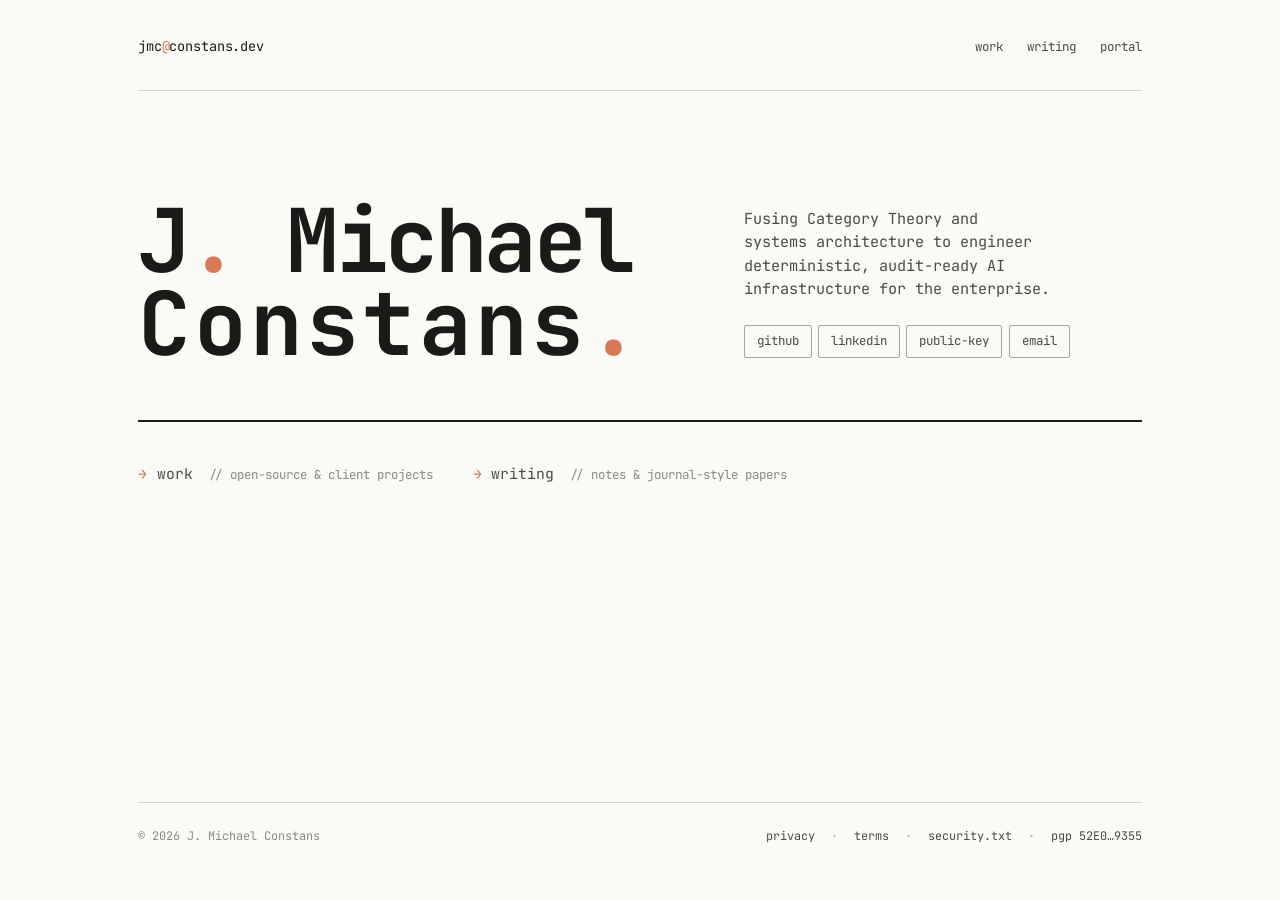
==== index.html @ d3d3fa67 "First pass" ====
<!DOCTYPE html>
<html lang="en">
<head>
  <meta charset="UTF-8" />
  <meta name="viewport" content="width=device-width, initial-scale=1.0" />
  <title>J. Michael Constans — Principal Engineer</title>
  <meta name="description" content="Fusing Category Theory and systems architecture to engineer deterministic, audit-ready AI infrastructure for the enterprise." />
  <meta name="author" content="J. Michael Constans" />

  <!-- Open Graph -->
  <meta property="og:title" content="J. Michael Constans" />
  <meta property="og:description" content="Fusing Category Theory and systems architecture to engineer deterministic, audit-ready AI infrastructure for the enterprise." />
  <meta property="og:url" content="https://constans.dev/" />
  <meta property="og:type" content="website" />

  <link rel="preconnect" href="https://fonts.googleapis.com" />
  <link rel="preconnect" href="https://fonts.gstatic.com" crossorigin />
  <link href="https://fonts.googleapis.com/css2?family=JetBrains+Mono:wght@400;500;600;700&display=swap" rel="stylesheet" />
  <link rel="stylesheet" href="site.css" />
</head>
<body>
  <div class="page">

    <header class="top">
      <div class="id"><a href="/" class="naked">jmc<span class="dot">@</span>constans.dev</a></div>
      <nav>
        <a href="/projects/">work</a>
        <a href="/writing/">writing</a>
        <a href="/maintenance.html">portal</a>
      </nav>
    </header>

    <main>
      <section class="home">
        <div class="name-block">
          <h1>
            <span class="l1">J<span class="dot">.</span> Michael</span>
            <span class="l2">Constans<span class="dot">.</span></span>
          </h1>
        </div>
        <div class="side">
          <p class="lede">Fusing Category Theory and systems architecture to engineer deterministic, audit-ready AI infrastructure for the enterprise.</p>
          <div class="socials">
            <a href="https://github.com/soulstrop" rel="me">github</a>
            <a href="https://linkedin.com/in/jmconstans" rel="me">linkedin</a>
            <a href="/publickey.html">public-key</a>
            <a href="mailto:jmc@constans.dev">email</a>
          </div>
        </div>
      </section>

      <nav class="home-nav" aria-label="Sections">
        <a href="/projects/">work<span class="ctx">// open-source &amp; client projects</span></a>
        <a href="/writing/">writing<span class="ctx">// notes &amp; journal-style papers</span></a>
      </nav>
    </main>

    <footer class="site">
      <div class="lf">© 2026 J. Michael Constans</div>
      <div class="rt">
        <a href="/terms/privacy-policy.html">privacy</a>
        <span class="sep">·</span>
        <a href="/terms/t-o-s.html">terms</a>
        <span class="sep">·</span>
        <a href="/security/policy.txt">security.txt</a>
        <span class="sep">·</span>
        <a href="/publickey.html">pgp 52E0…9355</a>
      </div>
    </footer>

  </div>
</body>
</html>
---- site.css ----
/* ============================================================
   constans.dev — production styles
   Plain CSS, monospace + terracotta, light/dark via prefers-color-scheme.
   ============================================================ */

:root {
  --bg: #fafaf7;
  --bg-2: #f1f0eb;
  --fg: #1a1a18;
  --fg-2: #4a4a47;
  --fg-3: #8a8a85;
  --rule: #d5d3cc;
  --rule-strong: #a8a59c;
  --accent: #d97757;

  --font-mono: "JetBrains Mono", ui-monospace, "SFMono-Regular", Consolas, "Liberation Mono", Menlo, monospace;
  --measure: 60ch;
}

@media (prefers-color-scheme: dark) {
  :root {
    --bg: #16161a;
    --bg-2: #1f1f24;
    --fg: #f4f3ef;
    --fg-2: #c4c2ba;
    --fg-3: #7a7872;
    --rule: #2e2e34;
    --rule-strong: #4a4a52;
    --accent: #e08a6a;
  }
}

* { box-sizing: border-box; }
html, body { margin: 0; padding: 0; }

body {
  font-family: var(--font-mono);
  font-size: 15px;
  line-height: 1.6;
  background: var(--bg);
  color: var(--fg);
  -webkit-font-smoothing: antialiased;
  text-rendering: optimizeLegibility;
}

a {
  color: var(--fg);
  text-decoration: none;
  border-bottom: 1px dotted var(--rule-strong);
  transition: color 120ms, border-color 120ms;
}
a:hover { color: var(--accent); border-bottom-color: var(--accent); }
a.naked { border-bottom: 0; }
a.naked:hover { color: var(--accent); }

/* Accent period (the design signature) */
.dot { color: var(--accent); }

::selection { background: var(--accent); color: var(--bg); }

/* Tag pill — used in project meta, paper meta, blog meta, etc. */
.tag {
  display: inline-block;
  font-family: var(--font-mono);
  font-size: 0.72rem;
  letter-spacing: 0.02em;
  color: var(--fg-2);
  background: var(--bg-2);
  border: 1px solid var(--rule);
  padding: 1px 7px;
  border-radius: 3px;
  margin-right: 4px;
}

/* Page shell */
.page {
  max-width: 1100px;
  margin: 0 auto;
  padding: 4vh clamp(1.25rem, 4vw, 3rem) 6vh;
  display: flex;
  flex-direction: column;
  min-height: 100vh;
}

/* Top nav: small mono links, unobtrusive */
header.top {
  display: flex;
  align-items: baseline;
  justify-content: space-between;
  gap: 2rem;
  padding-bottom: 2rem;
  margin-bottom: 4vh;
  border-bottom: 1px solid var(--rule);
  flex-wrap: wrap;
}
header.top .id {
  font-size: 0.85rem;
  letter-spacing: -0.01em;
  color: var(--fg);
}
header.top .id a { border: 0; }
header.top nav {
  display: flex;
  gap: 1.5rem;
  font-size: 0.78rem;
  color: var(--fg-3);
}
header.top nav a {
  border-bottom: 0;
  color: var(--fg-2);
}
header.top nav a:hover { color: var(--accent); }
header.top nav a[aria-current="page"] { color: var(--accent); }
header.top nav a[aria-current="page"]::before { content: "→ "; }

/* Main content area */
main { flex: 1; }

/* Footer */
footer.site {
  margin-top: 6vh;
  padding-top: 1.5rem;
  border-top: 1px solid var(--rule);
  display: flex;
  justify-content: space-between;
  gap: 1rem;
  flex-wrap: wrap;
  font-size: 0.74rem;
  color: var(--fg-3);
}
footer.site a { color: var(--fg-2); border-bottom: 0; }
footer.site a:hover { color: var(--accent); }
footer.site .lf, footer.site .rt { display: flex; gap: 1rem; flex-wrap: wrap; }
footer.site .sep { color: var(--rule-strong); }

/* ============================================================
   Home page (hero-only)
   ============================================================ */
.home {
  display: grid;
  grid-template-columns: 1.4fr 1fr;
  gap: 3rem;
  align-items: end;
  padding: clamp(2rem, 8vh, 6rem) 0 clamp(2rem, 6vh, 4rem);
  border-bottom: 2px solid var(--fg);
}
.home .name-block h1 {
  margin: 0;
  font-family: var(--font-mono);
  font-weight: 700;
  font-size: clamp(2.6rem, 7.2vw, 5.5rem);
  line-height: 0.95;
  letter-spacing: -0.04em;
  color: var(--fg);
}
.home .name-block h1 .l1,
.home .name-block h1 .l2 { display: block; }
/* Kern "Constans." to match the width of "J. Michael" (10ch vs 9ch) */
.home .name-block h1 .l2 { letter-spacing: calc(1ch / 8 - 0.04em); }

.home .side {
  display: flex;
  flex-direction: column;
  gap: 1.5rem;
  padding-bottom: 0.5rem;
}
.home .lede {
  margin: 0;
  font-size: clamp(0.95rem, 1.05vw, 1.1rem);
  line-height: 1.55;
  color: var(--fg-2);
  text-wrap: balance;
  max-width: 38ch;
}
.home .socials {
  display: flex;
  gap: 0.4rem;
  flex-wrap: wrap;
}
.home .socials a {
  font-size: 0.78rem;
  color: var(--fg-2);
  border: 1px solid var(--rule-strong);
  border-bottom: 1px solid var(--rule-strong);
  padding: 0.35rem 0.75rem;
  border-radius: 2px;
}
.home .socials a:hover { color: var(--accent); border-color: var(--accent); }

/* Below the rule: tiny way-finding to subpages */
.home-nav {
  padding: 2.5rem 0 0;
  display: flex;
  gap: 2.5rem;
  flex-wrap: wrap;
}
.home-nav a {
  font-size: 0.92rem;
  color: var(--fg-2);
  border-bottom: 0;
  display: flex;
  align-items: baseline;
  gap: 0.6rem;
}
.home-nav a::before {
  content: "→";
  color: var(--accent);
  transition: transform 150ms;
}
.home-nav a:hover { color: var(--accent); }
.home-nav a:hover::before { transform: translateX(2px); }
.home-nav a .ctx {
  color: var(--fg-3);
  font-size: 0.78rem;
  margin-left: 0.4rem;
}

@media (max-width: 720px) {
  .home { grid-template-columns: 1fr; gap: 2rem; align-items: start; }
  .home-nav { gap: 1rem; flex-direction: column; }
  .home .side { padding-bottom: 0; }
  header.top { gap: 1rem; }
  header.top nav { gap: 0.9rem; font-size: 0.72rem; }
}

/* ============================================================
   Generic subpage chrome (page title, prose)
   ============================================================ */
.page-title {
  font-family: var(--font-mono);
  font-weight: 700;
  font-size: clamp(2rem, 5vw, 3.5rem);
  letter-spacing: -0.03em;
  line-height: 1;
  margin: 1rem 0 0.5rem;
  color: var(--fg);
}
.page-title .dot { color: var(--accent); }
.page-sub {
  font-size: 0.78rem;
  color: var(--fg-3);
  letter-spacing: 0.08em;
  text-transform: uppercase;
  margin: 0 0 3rem;
}

/* ============================================================
   /projects — project entries
   ============================================================ */
.proj-list {
  display: flex;
  flex-direction: column;
}
.proj-entry {
  display: grid;
  grid-template-columns: 1fr 220px;
  gap: 2rem;
  padding: 2rem 0;
  border-top: 1px solid var(--rule);
}
.proj-entry:last-child { border-bottom: 1px solid var(--rule); }
.proj-entry h2 {
  margin: 0 0 0.5rem;
  font-family: var(--font-mono);
  font-weight: 600;
  font-size: 1.4rem;
  letter-spacing: -0.02em;
}
.proj-entry h2 a { border: 0; }
.proj-entry h2 a::after { content: " ↗"; color: var(--fg-3); font-size: 0.85em; }
.proj-entry h2 a:hover::after { color: var(--accent); }
.proj-entry p { margin: 0 0 1rem; color: var(--fg-2); font-size: 0.92rem; line-height: 1.65; max-width: 56ch; }
.proj-entry .meta {
  font-size: 0.72rem;
  color: var(--fg-3);
  letter-spacing: 0.04em;
}
.proj-entry .meta .tag {
  background: var(--bg-2);
  border: 1px solid var(--rule);
  padding: 1px 7px;
  border-radius: 3px;
  margin-right: 4px;
  color: var(--fg-2);
}
.proj-entry .thumb {
  background:
    repeating-linear-gradient(45deg, var(--bg-2) 0 10px, var(--rule) 10px 11px);
  border: 1px solid var(--rule);
  aspect-ratio: 4 / 3;
  display: flex;
  align-items: center;
  justify-content: center;
  color: var(--fg-3);
  font-size: 0.7rem;
  letter-spacing: 0.08em;
  text-transform: uppercase;
}
@media (max-width: 720px) {
  .proj-entry { grid-template-columns: 1fr; gap: 1rem; }
}

/* ============================================================
   /blog — post index
   ============================================================ */
.post-index { display: flex; flex-direction: column; }
.post-row {
  display: grid;
  grid-template-columns: 7rem 1fr;
  gap: 1.5rem;
  padding: 1.25rem 0;
  border-top: 1px solid var(--rule);
  align-items: baseline;
  color: inherit;
  border-bottom: 0;
}
.post-row:last-child { border-bottom: 1px solid var(--rule); }
.post-row .date { font-size: 0.78rem; color: var(--fg-3); letter-spacing: 0.04em; }
.post-row .title { font-size: 1.05rem; letter-spacing: -0.01em; }
.post-row:hover .title { color: var(--accent); }
.post-row p.excerpt { margin: 0.35rem 0 0; color: var(--fg-2); font-size: 0.88rem; max-width: 64ch; }

/* ============================================================
   /papers — index + detail
   ============================================================ */

/* shared action button used on paper pages */
.act-row {
  display: flex;
  gap: 0.5rem;
  flex-wrap: wrap;
  margin: 1.25rem 0;
}
.act {
  display: inline-flex;
  align-items: baseline;
  gap: 0.4rem;
  font-size: 0.85rem;
  color: var(--fg);
  border: 1px solid var(--rule-strong);
  padding: 0.5rem 0.9rem;
  border-radius: 3px;
  background: var(--bg);
  text-decoration: none;
}
.act:hover { color: var(--accent); border-color: var(--accent); }
.act.primary {
  background: var(--fg);
  color: var(--bg);
  border-color: var(--fg);
}
.act.primary:hover { background: var(--accent); border-color: var(--accent); color: var(--bg); }
.act .arr { color: var(--fg-3); }
.act.primary .arr { color: color-mix(in oklab, var(--bg) 70%, transparent); }
.act:hover .arr { color: var(--accent); }
.act.primary:hover .arr { color: var(--bg); }

/* Single paper detail */
.paper {
  max-width: 68ch;
  margin: 0 auto;
}
.paper .paper-head {
  padding: 1rem 0 2rem;
  border-bottom: 1px solid var(--rule);
  margin-bottom: 2rem;
}
.paper .paper-kicker {
  font-size: 0.72rem; color: var(--fg-3);
  letter-spacing: 0.12em; text-transform: uppercase;
  margin: 0 0 0.75rem;
}
.paper .paper-head h1 {
  margin: 0 0 1rem;
  font-family: var(--font-mono);
  font-weight: 700;
  font-size: clamp(1.6rem, 3.6vw, 2.4rem);
  line-height: 1.15;
  letter-spacing: -0.03em;
  text-wrap: balance;
}
.paper .paper-meta {
  display: flex; flex-wrap: wrap; gap: 0.4rem 1.25rem;
  font-size: 0.78rem; color: var(--fg-2);
  margin: 0;
}
.paper .paper-meta .l { color: var(--fg-3); margin-right: 0.4rem; text-transform: uppercase; letter-spacing: 0.08em; font-size: 0.7rem; }
.paper .abstract h2 {
  font-family: var(--font-mono); font-weight: 600;
  font-size: 0.72rem; text-transform: uppercase; letter-spacing: 0.12em;
  color: var(--fg-3); margin: 0 0 0.75rem;
}
.paper .abstract p {
  margin: 0 0 1rem;
  font-size: 1rem; line-height: 1.7; color: var(--fg);
}
.paper details.bib {
  margin-top: 2rem;
  border-top: 1px solid var(--rule);
  padding-top: 1rem;
}
.paper details.bib summary {
  cursor: pointer;
  font-size: 0.78rem; color: var(--fg-2);
  letter-spacing: 0.04em;
  list-style: none;
}
.paper details.bib summary::-webkit-details-marker { display: none; }
.paper details.bib summary::before {
  content: "▸ "; color: var(--accent);
}
.paper details.bib[open] summary::before { content: "▾ "; }
.paper details.bib pre {
  margin: 0.75rem 0 0;
  background: var(--bg-2);
  border: 1px solid var(--rule);
  border-radius: 4px;
  padding: 0.9rem 1rem;
  font-size: 0.78rem;
  overflow-x: auto;
}

/* ============================================================
   /blog/[post] — single post template
   ============================================================ */
.post {
  max-width: 68ch;
  margin: 0 auto;
}
.post header.post-head {
  padding: 1rem 0 3rem;
  border-bottom: 1px solid var(--rule);
  margin-bottom: 2.5rem;
}
.post header.post-head .post-date {
  font-size: 0.78rem;
  letter-spacing: 0.08em;
  text-transform: uppercase;
  color: var(--fg-3);
  margin: 0 0 0.75rem;
}
.post header.post-head h1 {
  margin: 0;
  font-family: var(--font-mono);
  font-weight: 700;
  font-size: clamp(1.8rem, 4vw, 2.6rem);
  line-height: 1.15;
  letter-spacing: -0.03em;
  text-wrap: balance;
}
.post .post-body {
  font-size: 1rem;
  line-height: 1.7;
  color: var(--fg);
}
.post .post-body p { margin: 0 0 1.25rem; }
.post .post-body p:first-child::first-letter { color: var(--accent); }
.post .post-body blockquote {
  margin: 1.5rem 0;
  padding: 0.25rem 0 0.25rem 1.5rem;
  border-left: 2px solid var(--accent);
  color: var(--fg-2);
  font-style: normal;
}
.post .post-body blockquote p:last-child { margin-bottom: 0; }
.post .post-body h2 {
  font-size: 1.2rem;
  margin: 2rem 0 0.75rem;
  letter-spacing: -0.01em;
}
.post .post-body code {
  background: var(--bg-2);
  border: 1px solid var(--rule);
  padding: 0 4px;
  border-radius: 3px;
  font-size: 0.9em;
}
.post .post-body pre {
  background: var(--bg-2);
  border: 1px solid var(--rule);
  border-radius: 4px;
  padding: 1rem;
  overflow-x: auto;
  font-size: 0.85rem;
}
.post .post-foot {
  margin-top: 3rem;
  padding-top: 1.5rem;
  border-top: 1px solid var(--rule);
  display: flex;
  justify-content: space-between;
  font-size: 0.78rem;
  color: var(--fg-3);
}
.post .post-foot a { border-bottom: 0; color: var(--fg-2); }
.post .post-foot a:hover { color: var(--accent); }

/* ============================================================
   /writing — mixed feed (papers + notes) + kind badge
   ============================================================ */
.w-mixed { display: flex; flex-direction: column; }
.w-mixed .row {
  display: grid;
  grid-template-columns: 5.5rem 1fr;
  gap: 1.5rem;
  padding: 1rem 0;
  border-top: 1px solid var(--rule);
  color: inherit;
  border-bottom: 0;
  align-items: baseline;
}
.w-mixed .row:last-child { border-bottom: 1px solid var(--rule); }
.w-mixed .row .date {
  font-size: 0.78rem;
  color: var(--fg-3);
  letter-spacing: 0.04em;
}
.w-mixed .row .title { font-size: 1rem; line-height: 1.35; }
.w-mixed .row:hover .title { color: var(--accent); }
.w-mixed .row p {
  margin: 0.35rem 0 0;
  color: var(--fg-2);
  font-size: 0.88rem;
  max-width: 64ch;
  line-height: 1.55;
}

/* Kind badge ([note] / [paper]) */
.kind {
  display: inline-block;
  font-family: var(--font-mono);
  font-size: 0.66rem;
  text-transform: uppercase;
  letter-spacing: 0.12em;
  padding: 1px 7px;
  border-radius: 3px;
  border: 1px solid var(--rule);
  background: var(--bg-2);
  color: var(--fg-2);
  vertical-align: 1px;
  margin-right: 0.5rem;
}
.kind.paper {
  border-color: var(--accent);
  color: var(--accent);
  background: transparent;
}

/* ============================================================
   Single note / paper layout with sticky side meta
   ============================================================ */
.post-sidekick {
  display: grid;
  grid-template-columns: 11rem 1fr;
  gap: 3rem;
  max-width: 980px;
  margin: 0 auto;
}
.post-sidekick aside.meta {
  position: sticky;
  top: 2rem;
  align-self: start;
  font-size: 0.78rem;
  color: var(--fg-3);
  display: flex;
  flex-direction: column;
  gap: 0.8rem;
  padding-top: 0.5rem;
}
.post-sidekick aside.meta .row {
  /* Override .w-mixed .row grid that might cascade — sidebar rows are simple flex */
  display: block;
  padding: 0;
  border: 0;
  grid-template-columns: none;
}
.post-sidekick aside.meta .row .l {
  display: block;
  text-transform: uppercase;
  letter-spacing: 0.1em;
  font-size: 0.68rem;
  color: var(--fg-3);
}
.post-sidekick aside.meta .row .v { color: var(--fg-2); font-size: 0.85rem; }
.post-sidekick aside.meta .row .v a { color: var(--fg-2); border-bottom-style: dotted; }
.post-sidekick aside.meta .row .v a:hover { color: var(--accent); }
.post-sidekick .post { margin: 0; max-width: 60ch; }
.post-sidekick .post header.post-head h1 { margin-top: 0.5rem; }
.post-sidekick .paper { margin: 0; max-width: 60ch; }

@media (max-width: 760px) {
  .post-sidekick { grid-template-columns: 1fr; gap: 1rem; }
  .post-sidekick aside.meta {
    position: static;
    flex-direction: row;
    flex-wrap: wrap;
    gap: 1rem;
  }
}

/* ============================================================
   /projects — case-study cards (the v2 variant we shipped)
   ============================================================ */
.proj-cases { display: flex; flex-direction: column; gap: 3rem; }
.case .case-thumb {
  background: repeating-linear-gradient(45deg, var(--bg-2) 0 12px, var(--rule) 12px 13px);
  border: 1px solid var(--rule);
  aspect-ratio: 21 / 9;
  display: flex;
  align-items: center;
  justify-content: center;
  color: var(--fg-3);
  font-size: 0.72rem;
  letter-spacing: 0.08em;
  text-transform: uppercase;
  margin-bottom: 1.25rem;
  overflow: hidden;
}
.case .case-thumb:has(img) {
  background: none;
  aspect-ratio: auto;
  padding: 0;
}
.case .case-thumb img {
  display: block;
  width: 100%;
  height: auto;
}
.case .case-meta {
  display: flex;
  justify-content: space-between;
  font-size: 0.72rem;
  color: var(--fg-3);
  letter-spacing: 0.04em;
  margin-bottom: 0.5rem;
}
.case h2 {
  margin: 0 0 0.75rem;
  font-family: var(--font-mono);
  font-weight: 700;
  font-size: clamp(1.5rem, 3vw, 2.1rem);
  letter-spacing: -0.03em;
  line-height: 1.05;
}
.case h2 a { border: 0; }
.case h2 a::after { content: " ↗"; color: var(--fg-3); font-size: 0.7em; }
.case h2 a:hover::after { color: var(--accent); }
.case p.body {
  margin: 0 0 0.5rem;
  color: var(--fg-2);
  max-width: 64ch;
  font-size: 0.95rem;
  line-height: 1.65;
}
.case .case-tags {
  font-size: 0.72rem;
  color: var(--fg-3);
  margin-top: 0.5rem;
}
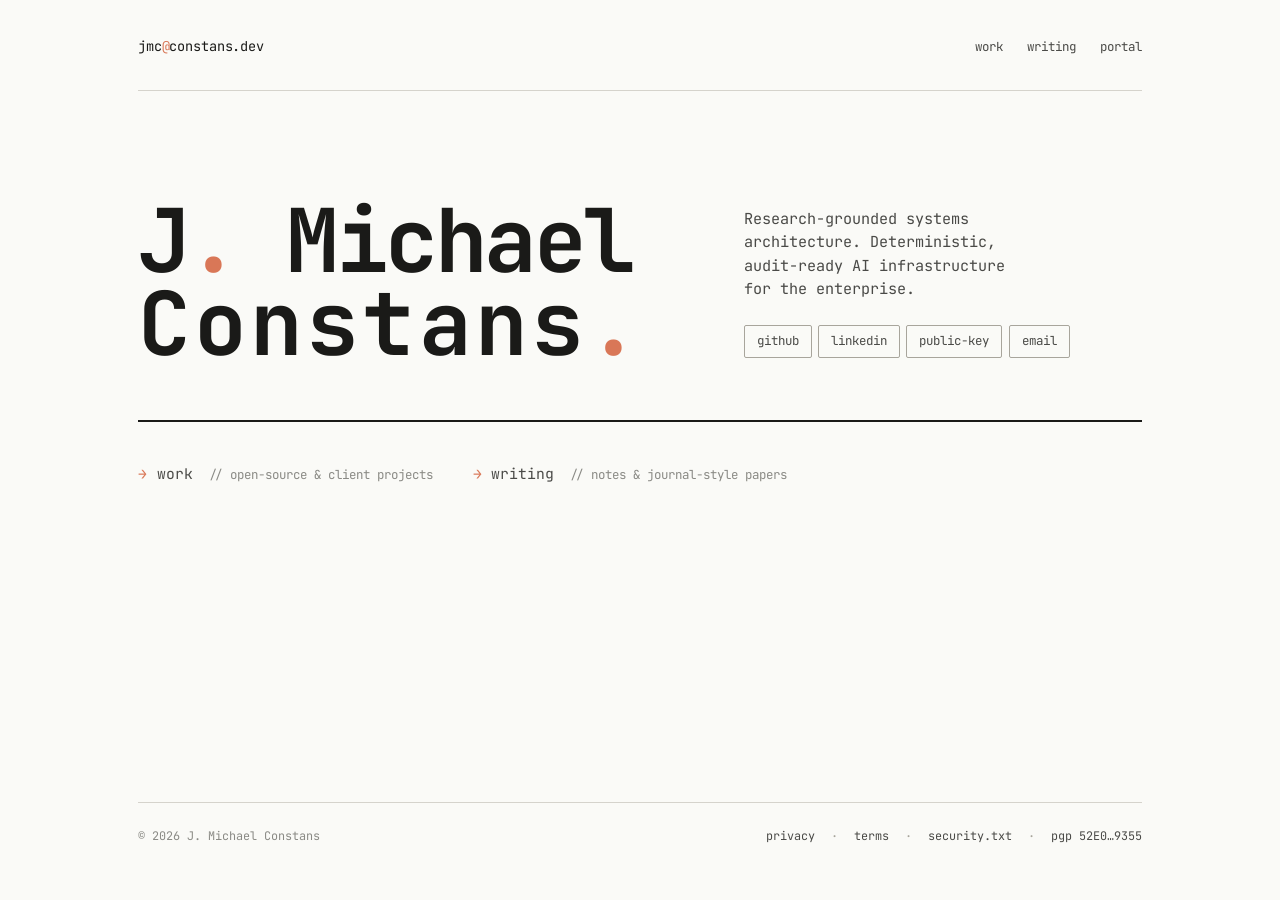
==== commit b1f5a7e8: "bugfix: updated to use correct cobalt layout syntax" ====
--- a/index.html
+++ b/index.html
@@ -39,7 +39,7 @@
           </h1>
         </div>
         <div class="side">
-          <p class="lede">Fusing Category Theory and systems architecture to engineer deterministic, audit-ready AI infrastructure for the enterprise.</p>
+          <p class="lede">Research-grounded systems architecture. Deterministic, audit-ready AI infrastructure for the enterprise.</p>
           <div class="socials">
             <a href="https://github.com/soulstrop" rel="me">github</a>
             <a href="https://linkedin.com/in/jmconstans" rel="me">linkedin</a>
--- a/site.css
+++ b/site.css
@@ -619,7 +619,9 @@
 .case .case-thumb:has(img) {
   background: none;
   aspect-ratio: auto;
-  padding: 0;
+    padding: 0;
+    width: 100%;
+    max-width: 400px;
 }
 .case .case-thumb img {
   display: block;
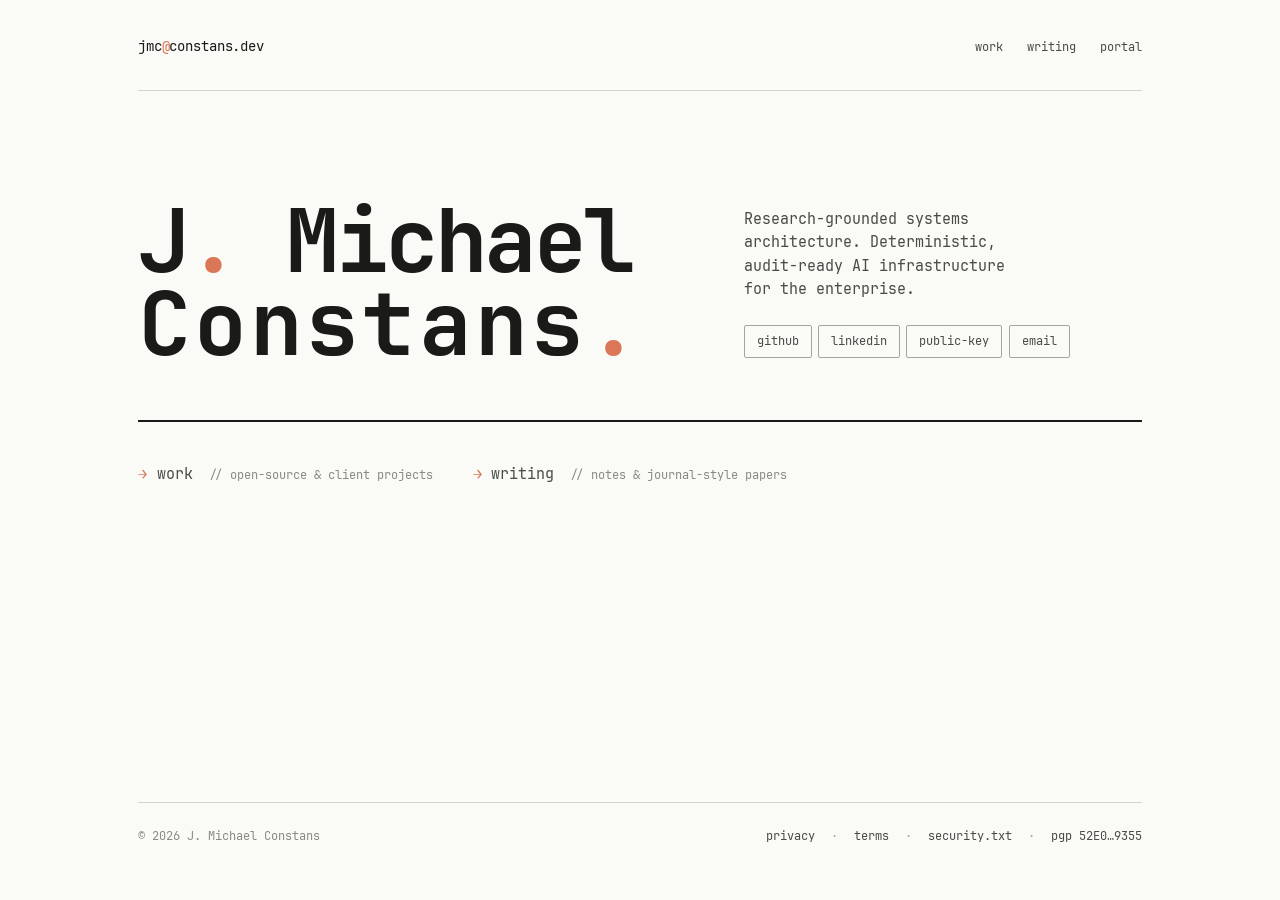
==== commit 1fe7d78b: "feat: SEO/perf basics + CI validation - robots.txt + sitemap.xml (sitemap is templated via Liquid th" ====
--- a/index.html
+++ b/index.html
@@ -1,29 +1,27 @@
 <!DOCTYPE html>
 <html lang="en">
 <head>
-  <meta charset="UTF-8" />
-  <meta name="viewport" content="width=device-width, initial-scale=1.0" />
+  <meta charset="UTF-8">
+  <meta name="viewport" content="width=device-width, initial-scale=1.0">
   <title>J. Michael Constans — Principal Engineer</title>
-  <meta name="description" content="Fusing Category Theory and systems architecture to engineer deterministic, audit-ready AI infrastructure for the enterprise." />
-  <meta name="author" content="J. Michael Constans" />
+  <meta name="description" content="Research-grounded systems architecture. Deterministic, audit-ready AI infrastructure for the enterprise.">
+  <meta name="author" content="J. Michael Constans">
 
   <!-- Open Graph -->
-  <meta property="og:title" content="J. Michael Constans" />
-  <meta property="og:description" content="Fusing Category Theory and systems architecture to engineer deterministic, audit-ready AI infrastructure for the enterprise." />
-  <meta property="og:url" content="https://constans.dev/" />
-  <meta property="og:type" content="website" />
+  <meta property="og:title" content="J. Michael Constans">
+  <meta property="og:description" content="Research-grounded systems architecture. Deterministic, audit-ready AI infrastructure for the enterprise.">
+  <meta property="og:url" content="https://constans.dev/">
+  <meta property="og:type" content="website">
 
-  <link rel="preconnect" href="https://fonts.googleapis.com" />
-  <link rel="preconnect" href="https://fonts.gstatic.com" crossorigin />
-  <link href="https://fonts.googleapis.com/css2?family=JetBrains+Mono:wght@400;500;600;700&display=swap" rel="stylesheet" />
-  <link rel="stylesheet" href="site.css" />
+  <link rel="icon" href="/favicon.svg" type="image/svg+xml">
+  <link rel="stylesheet" href="/site.css">
 </head>
 <body>
   <div class="page">
 
     <header class="top">
       <div class="id"><a href="/" class="naked">jmc<span class="dot">@</span>constans.dev</a></div>
-      <nav>
+      <nav aria-label="Primary">
         <a href="/projects/">work</a>
         <a href="/writing/">writing</a>
         <a href="/maintenance.html">portal</a>
--- a/site.css
+++ b/site.css
@@ -2,6 +2,35 @@
    constans.dev — production styles
    Plain CSS, monospace + terracotta, light/dark via prefers-color-scheme.
    ============================================================ */
+
+@font-face {
+  font-family: "JetBrains Mono";
+  src: url("/fonts/JetBrainsMono-Regular.woff2") format("woff2");
+  font-weight: 400;
+  font-style: normal;
+  font-display: swap;
+}
+@font-face {
+  font-family: "JetBrains Mono";
+  src: url("/fonts/JetBrainsMono-Medium.woff2") format("woff2");
+  font-weight: 500;
+  font-style: normal;
+  font-display: swap;
+}
+@font-face {
+  font-family: "JetBrains Mono";
+  src: url("/fonts/JetBrainsMono-SemiBold.woff2") format("woff2");
+  font-weight: 600;
+  font-style: normal;
+  font-display: swap;
+}
+@font-face {
+  font-family: "JetBrains Mono";
+  src: url("/fonts/JetBrainsMono-Bold.woff2") format("woff2");
+  font-weight: 700;
+  font-style: normal;
+  font-display: swap;
+}
 
 :root {
   --bg: #fafaf7;
@@ -243,6 +272,10 @@
   text-transform: uppercase;
   margin: 0 0 3rem;
 }
+.page-content {
+    max-width: 65;
+    line-height: 1.6;
+}
 
 /* ============================================================
    /projects — project entries
@@ -516,6 +549,7 @@
   letter-spacing: 0.04em;
 }
 .w-mixed .row .title { font-size: 1rem; line-height: 1.35; }
+.feed-link { margin-top: 2rem; color: var(--fg-3); font-size: 0.78rem; }
 .w-mixed .row:hover .title { color: var(--accent); }
 .w-mixed .row p {
   margin: 0.35rem 0 0;
@@ -584,6 +618,9 @@
 .post-sidekick aside.meta .row .v { color: var(--fg-2); font-size: 0.85rem; }
 .post-sidekick aside.meta .row .v a { color: var(--fg-2); border-bottom-style: dotted; }
 .post-sidekick aside.meta .row .v a:hover { color: var(--accent); }
+.post-sidekick aside.meta .row .v-accent { color: var(--accent); }
+.post-sidekick aside.meta .row-pdf { margin-top: 0.5rem; }
+.act-sm { font-size: 0.78rem; padding: 0.4rem 0.8rem; }
 .post-sidekick .post { margin: 0; max-width: 60ch; }
 .post-sidekick .post header.post-head h1 { margin-top: 0.5rem; }
 .post-sidekick .paper { margin: 0; max-width: 60ch; }
@@ -659,3 +696,41 @@
   color: var(--fg-3);
   margin-top: 0.5rem;
 }
+
+/* ============================================================
+   /publickey — PGP fingerprint + key block
+   ============================================================ */
+.pgp-fingerprint {
+  color: var(--fg-2);
+  font-size: 0.9rem;
+  margin: 0 0 1.5rem;
+  word-wrap: break-word;
+}
+.pgp-fingerprint-label {
+  display: inline-block;
+  font-size: 0.7rem;
+  letter-spacing: 0.08em;
+  text-transform: uppercase;
+  color: var(--fg-3);
+  margin-right: 0.6rem;
+}
+.pgp-fingerprint code {
+  font-family: var(--font-mono);
+  background: var(--bg-2);
+  border: 1px solid var(--rule);
+  padding: 0.15rem 0.4rem;
+  border-radius: 3px;
+  font-size: 0.85rem;
+}
+.pgp-key {
+  background: var(--bg-2);
+  border: 1px solid var(--rule);
+  border-radius: 3px;
+  padding: 1.25rem;
+  overflow-x: auto;
+  font-family: var(--font-mono);
+  font-size: 0.78rem;
+  line-height: 1.5;
+  color: var(--fg-2);
+  margin: 0 0 1.5rem;
+}
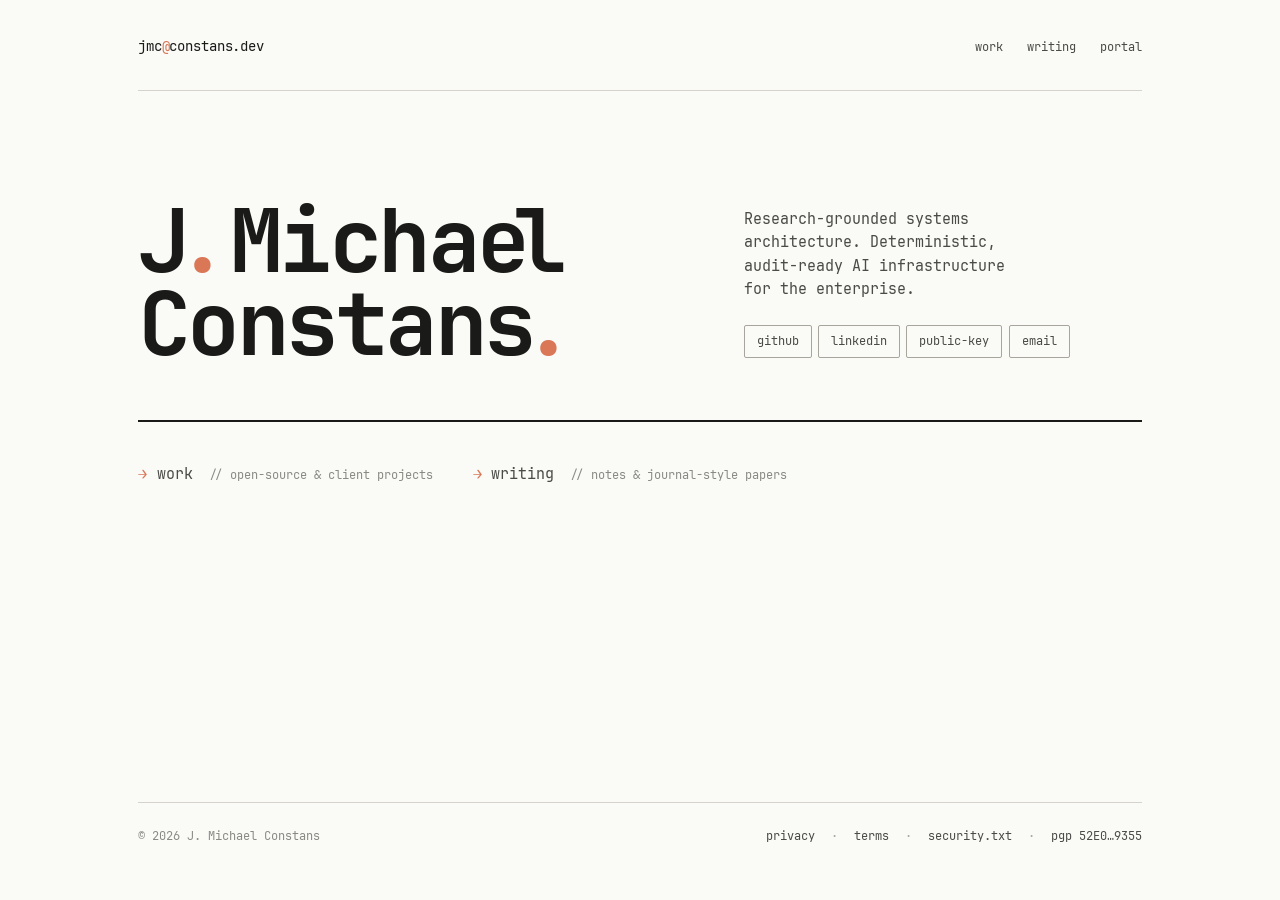
==== commit aac0a4e3: "fix: improved kerning of name" ====
--- a/index.html
+++ b/index.html
@@ -15,6 +15,7 @@
 
   <link rel="icon" href="/favicon.svg" type="image/svg+xml">
   <link rel="stylesheet" href="/site.css">
+  <link rel="alternate" type="application/rss+xml" title="RSS" href="https://constans.dev/feed.xml">
 </head>
 <body>
   <div class="page">
@@ -32,7 +33,7 @@
       <section class="home">
         <div class="name-block">
           <h1>
-            <span class="l1">J<span class="dot">.</span> Michael</span>
+            <span class="l1">J<span class="dot">.</span>Micha<span class="k-el">e</span>l</span>
             <span class="l2">Constans<span class="dot">.</span></span>
           </h1>
         </div>
@@ -41,7 +42,7 @@
           <div class="socials">
             <a href="https://github.com/soulstrop" rel="me">github</a>
             <a href="https://linkedin.com/in/jmconstans" rel="me">linkedin</a>
-            <a href="/publickey.html">public-key</a>
+            <a href="/publickey/">public-key</a>
             <a href="mailto:jmc@constans.dev">email</a>
           </div>
         </div>
@@ -56,13 +57,13 @@
     <footer class="site">
       <div class="lf">© 2026 J. Michael Constans</div>
       <div class="rt">
-        <a href="/terms/privacy-policy.html">privacy</a>
+        <a href="/terms/privacy-policy/">privacy</a>
         <span class="sep">·</span>
-        <a href="/terms/t-o-s.html">terms</a>
+        <a href="/terms/t-o-s/">terms</a>
         <span class="sep">·</span>
         <a href="/security/policy.txt">security.txt</a>
         <span class="sep">·</span>
-        <a href="/publickey.html">pgp 52E0…9355</a>
+        <a href="/publickey/">pgp 52E0…9355</a>
       </div>
     </footer>
 
--- a/site.css
+++ b/site.css
@@ -173,19 +173,39 @@
   padding: clamp(2rem, 8vh, 6rem) 0 clamp(2rem, 6vh, 4rem);
   border-bottom: 2px solid var(--fg);
 }
+/* Tighten punctuation space inside monospace lockups */
+.home .name-block h1 .dot {
+  display: inline-block;
+  margin-left: -0.13em;
+  margin-right: 0.05em;
+}
+.home .name-block h1 .k-el {
+  display: inline-block; /* Required for transform or margin offsets to render reliably */
+  margin-right: -0.15em; /* Adjust this value to control the depth of the overlap */
+}
 .home .name-block h1 {
-  margin: 0;
-  font-family: var(--font-mono);
-  font-weight: 700;
-  font-size: clamp(2.6rem, 7.2vw, 5.5rem);
-  line-height: 0.95;
-  letter-spacing: -0.04em;
-  color: var(--fg);
-}
-.home .name-block h1 .l1,
-.home .name-block h1 .l2 { display: block; }
+    font-kerning: normal;
+    text-rendering: optimizeLegibility;
+    font-feature-settings: "kern" 1, "liga" 1;
+    margin: 0;
+    font-family: var(--font-mono);
+    font-weight: 700;
+    font-size: clamp(2.6rem, 7.2vw, 5.5rem);
+    line-height: 0.95;
+    letter-spacing: -0.04em;
+    color: var(--fg);
+}
+.home .name-block h1 .l1 {
+    display: block;
+/*    font-size: 0.9em; */
+}
+.home .name-block h1 .l2 {
+    display: block;
+    /* Scale line 2 so 9ch and 10ch anturally align without forcing tracking */
+    letter-spacing: -0.04; /* Match parent tracking */
+}
 /* Kern "Constans." to match the width of "J. Michael" (10ch vs 9ch) */
-.home .name-block h1 .l2 { letter-spacing: calc(1ch / 8 - 0.04em); }
+/* .home .name-block h1 .l2 { letter-spacing: calc(1ch / 8 - 0.04em); } */
 
 .home .side {
   display: flex;
@@ -635,6 +655,7 @@
   }
 }
 
+
 /* ============================================================
    /projects — case-study cards (the v2 variant we shipped)
    ============================================================ */
@@ -734,3 +755,31 @@
   color: var(--fg-2);
   margin: 0 0 1.5rem;
 }
+
+/* Question mark with accent dot — overlays the glyph's own dot.
+   JetBrains Mono 700 metrics: the '?' dot is a 0.17em × 0.13em ellipse
+   sitting on the baseline. With line-height: 1 the baseline lands
+   0.14em from the inline-block's bottom edge. Defaults add a hair
+   of margin so anti-aliased edges of the underlying dot don't peek.
+
+   --qm-x: horizontal nudge (positive = right). Per-instance tweak
+   for the rare case where rendering needs a half-pixel correction. */
+.qm {
+  position: relative;
+  display: inline-block;
+  line-height: 1;            /* predictable coord system */
+  vertical-align: baseline;
+}
+.qm::after {
+  content: "";
+  position: absolute;
+  left: 50%;
+  bottom: var(--qm-bottom, 0.13em);
+  width:  var(--qm-w, 0.18em);
+  height: var(--qm-h, 0.14em);
+  background: var(--accent);
+  border-radius: 50%;
+  transform: translateX(calc(-50% + var(--qm-x, 0em)));
+  pointer-events: none;
+}
+
